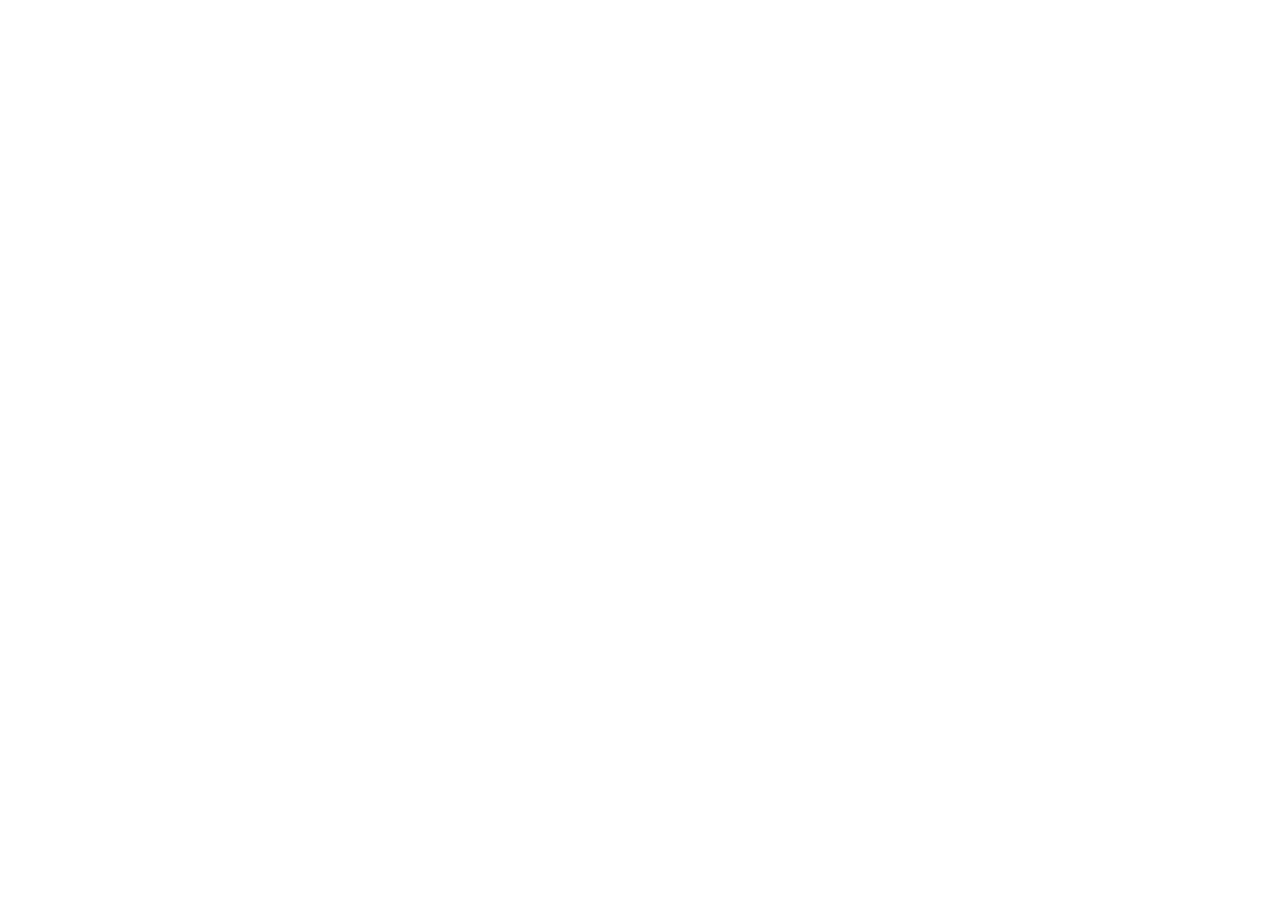
==== admin/index.html @ 7463c051 "Add files via upload" ====
<!doctype html>
<html lang="zh-CN">
  <head>
    <meta charset="UTF-8" />
    <meta name="viewport" content="width=device-width, initial-scale=1.0" />
    <title>Moonherb 后台</title>
    <script src="https://identity.netlify.com/v1/netlify-identity-widget.js"></script>
  </head>
  <body>
    <script src="https://unpkg.com/decap-cms@^3.0.0/dist/decap-cms.js"></script>
  </body>
</html>
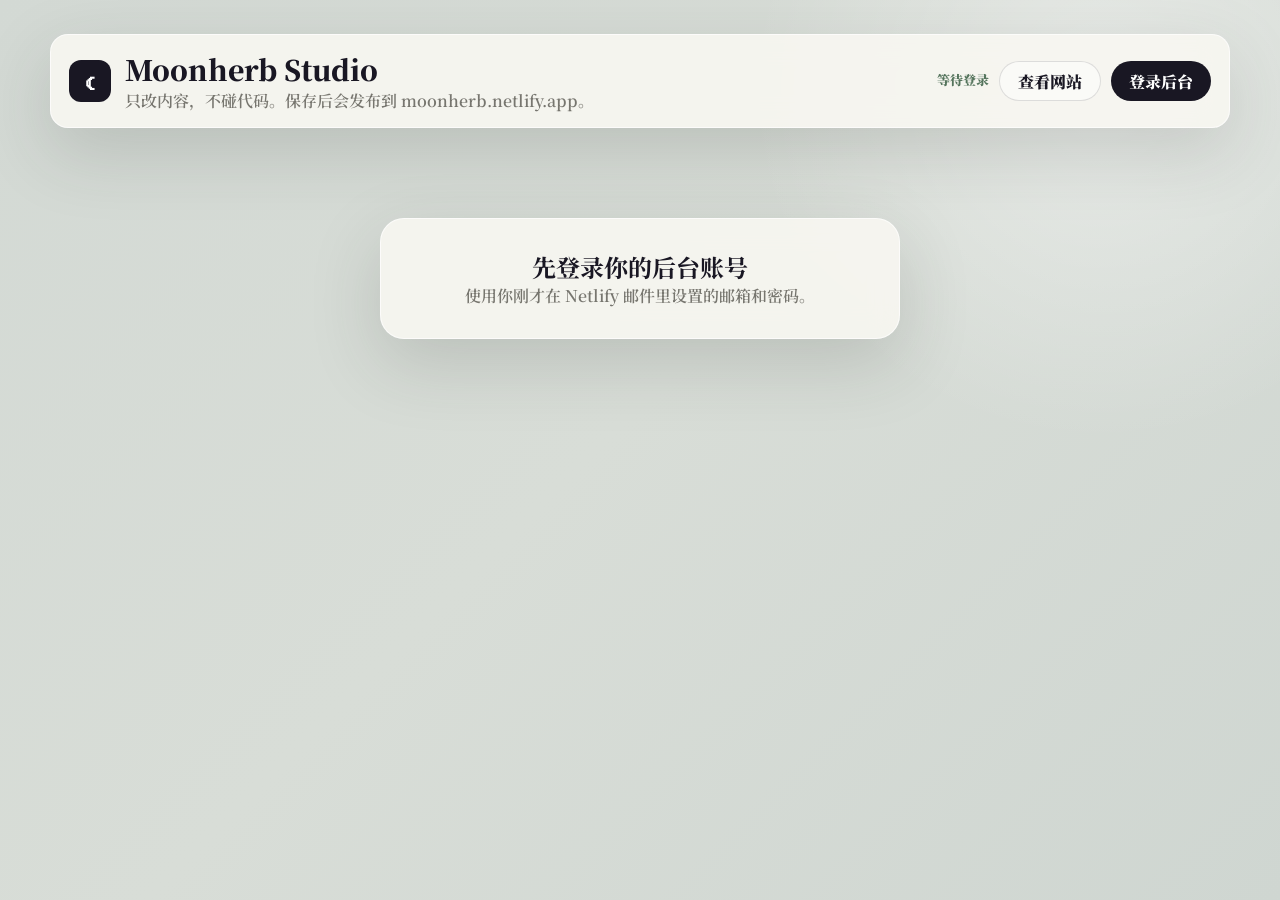
==== commit 784436e7: "Add files via upload" ====
--- a/admin/index.html
+++ b/admin/index.html
@@ -3,10 +3,636 @@
   <head>
     <meta charset="UTF-8" />
     <meta name="viewport" content="width=device-width, initial-scale=1.0" />
-    <title>Moonherb 后台</title>
+    <title>Moonherb Studio</title>
+    <link rel="preconnect" href="https://fonts.googleapis.com" />
+    <link rel="preconnect" href="https://fonts.gstatic.com" crossorigin />
+    <link
+      href="https://fonts.googleapis.com/css2?family=Noto+Serif+SC:wght@400;600;700;900&display=swap"
+      rel="stylesheet"
+    />
     <script src="https://identity.netlify.com/v1/netlify-identity-widget.js"></script>
+    <style>
+      :root {
+        --bg: #d8ddd7;
+        --panel: #f7f5ef;
+        --ink: #191723;
+        --muted: #77766f;
+        --line: rgba(25, 23, 35, 0.13);
+        --sage: #b9ddb3;
+        --sage-dark: #54745c;
+        --lavender: #a996e8;
+        --gold: #c9a75f;
+        --shadow: 0 24px 70px rgba(48, 54, 50, 0.17);
+        --font: "Noto Serif SC", "STKaiti", "KaiTi", "FangSong", serif;
+      }
+
+      * {
+        box-sizing: border-box;
+      }
+
+      body {
+        margin: 0;
+        min-height: 100vh;
+        background:
+          radial-gradient(circle at 86% 10%, rgba(255, 255, 255, 0.42), transparent 22rem),
+          linear-gradient(135deg, #d3d9d4 0%, var(--bg) 48%, #cfd6d1 100%);
+        color: var(--ink);
+        font-family: var(--font);
+        font-weight: 600;
+      }
+
+      button,
+      input,
+      textarea,
+      select {
+        font: inherit;
+      }
+
+      button {
+        cursor: pointer;
+      }
+
+      .shell {
+        width: min(1180px, calc(100% - 36px));
+        margin: 0 auto;
+        padding: 34px 0;
+      }
+
+      .topbar,
+      .panel,
+      .editor,
+      .list-card {
+        border: 1px solid rgba(255, 255, 255, 0.66);
+        background: rgba(248, 247, 241, 0.9);
+        box-shadow: var(--shadow);
+        backdrop-filter: blur(14px);
+      }
+
+      .topbar {
+        display: flex;
+        align-items: center;
+        justify-content: space-between;
+        gap: 18px;
+        min-height: 72px;
+        border-radius: 18px;
+        padding: 14px 18px;
+      }
+
+      .brand {
+        display: flex;
+        align-items: center;
+        gap: 14px;
+      }
+
+      .mark {
+        display: grid;
+        width: 42px;
+        height: 42px;
+        place-items: center;
+        border-radius: 12px;
+        background: var(--ink);
+        color: white;
+        font-size: 20px;
+      }
+
+      h1,
+      h2,
+      h3,
+      p {
+        margin: 0;
+      }
+
+      h1 {
+        font-size: 28px;
+        font-weight: 900;
+      }
+
+      .brand p,
+      .muted {
+        color: var(--muted);
+        line-height: 1.5;
+      }
+
+      .actions {
+        display: flex;
+        align-items: center;
+        gap: 10px;
+      }
+
+      .button {
+        min-height: 40px;
+        border: 0;
+        border-radius: 999px;
+        background: var(--ink);
+        color: white;
+        padding: 0 18px;
+        font-weight: 900;
+      }
+
+      .ghost {
+        border: 1px solid var(--line);
+        background: rgba(255, 255, 255, 0.48);
+        color: var(--ink);
+      }
+
+      .workspace {
+        display: grid;
+        grid-template-columns: 250px 1fr;
+        gap: 18px;
+        margin-top: 18px;
+      }
+
+      .panel,
+      .editor {
+        border-radius: 24px;
+        padding: 22px;
+      }
+
+      .tabs {
+        display: grid;
+        gap: 10px;
+      }
+
+      .tab {
+        display: flex;
+        align-items: center;
+        justify-content: space-between;
+        min-height: 54px;
+        border: 1px solid var(--line);
+        border-radius: 14px;
+        background: rgba(255, 255, 255, 0.42);
+        color: var(--ink);
+        padding: 0 14px;
+        text-align: left;
+        font-weight: 900;
+      }
+
+      .tab.active {
+        background: var(--ink);
+        color: white;
+      }
+
+      .editor-head {
+        display: flex;
+        align-items: flex-start;
+        justify-content: space-between;
+        gap: 18px;
+        margin-bottom: 18px;
+      }
+
+      .grid {
+        display: grid;
+        grid-template-columns: 1fr 1fr;
+        gap: 14px;
+      }
+
+      label {
+        display: grid;
+        gap: 8px;
+        color: #3e403c;
+        font-size: 13px;
+        font-weight: 900;
+      }
+
+      input,
+      textarea,
+      select {
+        width: 100%;
+        border: 1px solid var(--line);
+        border-radius: 13px;
+        background: rgba(255, 255, 255, 0.58);
+        color: var(--ink);
+        outline: 0;
+        padding: 12px 13px;
+      }
+
+      textarea {
+        min-height: 98px;
+        resize: vertical;
+      }
+
+      .form {
+        display: grid;
+        gap: 14px;
+        margin-bottom: 18px;
+      }
+
+      .list {
+        display: grid;
+        gap: 10px;
+      }
+
+      .list-card {
+        display: grid;
+        grid-template-columns: 1fr auto;
+        gap: 10px;
+        align-items: center;
+        border-radius: 16px;
+        padding: 14px;
+        box-shadow: none;
+      }
+
+      .list-card strong {
+        display: block;
+        margin-bottom: 4px;
+        font-size: 17px;
+      }
+
+      .list-card small {
+        color: var(--muted);
+      }
+
+      .delete {
+        min-height: 34px;
+        border: 1px solid rgba(180, 64, 64, 0.18);
+        border-radius: 999px;
+        background: rgba(255, 255, 255, 0.5);
+        color: #934747;
+        padding: 0 12px;
+        font-size: 12px;
+        font-weight: 900;
+      }
+
+      .status {
+        min-height: 22px;
+        color: var(--sage-dark);
+        font-size: 13px;
+        font-weight: 900;
+      }
+
+      .login-card {
+        max-width: 520px;
+        margin: 90px auto 0;
+        border-radius: 24px;
+        padding: 30px;
+        text-align: center;
+      }
+
+      .hidden {
+        display: none !important;
+      }
+
+      @media (max-width: 860px) {
+        .workspace {
+          grid-template-columns: 1fr;
+        }
+
+        .grid,
+        .topbar,
+        .editor-head {
+          grid-template-columns: 1fr;
+          display: grid;
+        }
+      }
+    </style>
   </head>
   <body>
-    <script src="https://unpkg.com/decap-cms@^3.0.0/dist/decap-cms.js"></script>
+    <main class="shell">
+      <section class="topbar">
+        <div class="brand">
+          <span class="mark">☾</span>
+          <div>
+            <h1>Moonherb Studio</h1>
+            <p>只改内容，不碰代码。保存后会发布到 moonherb.netlify.app。</p>
+          </div>
+        </div>
+        <div class="actions">
+          <span class="status" id="statusText">等待登录</span>
+          <button class="button ghost" id="viewSiteButton" type="button">查看网站</button>
+          <button class="button" id="loginButton" type="button">登录后台</button>
+        </div>
+      </section>
+
+      <section class="panel login-card" id="loginCard">
+        <h2>先登录你的后台账号</h2>
+        <p class="muted">使用你刚才在 Netlify 邮件里设置的邮箱和密码。</p>
+      </section>
+
+      <section class="workspace hidden" id="workspace">
+        <aside class="panel">
+          <div class="tabs">
+            <button class="tab active" type="button" data-section="herbs">草药档案 <span id="herbCount">0</span></button>
+            <button class="tab" type="button" data-section="rituals">仪式专区 <span id="ritualCount">0</span></button>
+            <button class="tab" type="button" data-section="recipes">配方手记 <span id="recipeCount">0</span></button>
+          </div>
+        </aside>
+
+        <section class="editor">
+          <div class="editor-head">
+            <div>
+              <h2 id="sectionTitle">草药档案</h2>
+              <p class="muted" id="sectionHint">新增或删除草药，保存后公开页会同步。</p>
+            </div>
+            <button class="button" id="saveButton" type="button">保存并发布</button>
+          </div>
+
+          <form class="form" id="entryForm">
+            <div id="formFields"></div>
+            <button class="button ghost" type="submit" id="addButton">新增</button>
+          </form>
+
+          <div class="list" id="entryList"></div>
+        </section>
+      </section>
+    </main>
+
+    <script>
+      const contentPath = "/.netlify/git/github/contents/data/content.json";
+      const defaults = { herbs: [], rituals: [], recipes: [], sources: [] };
+      const labels = {
+        herbs: { title: "草药档案", hint: "新增或删除草药，保存后公开页会同步。", add: "新增草药" },
+        rituals: { title: "仪式专区", hint: "新增仪式名称、时间、物品和步骤。", add: "新增仪式" },
+        recipes: { title: "配方手记", hint: "新增配方卡，公开页会进入配方手记。", add: "新增配方" },
+      };
+
+      let currentUser = null;
+      let currentSection = "herbs";
+      let fileSha = "";
+      let content = structuredClone(defaults);
+
+      const loginButton = document.querySelector("#loginButton");
+      const viewSiteButton = document.querySelector("#viewSiteButton");
+      const saveButton = document.querySelector("#saveButton");
+      const loginCard = document.querySelector("#loginCard");
+      const workspace = document.querySelector("#workspace");
+      const statusText = document.querySelector("#statusText");
+      const tabs = document.querySelectorAll("[data-section]");
+      const sectionTitle = document.querySelector("#sectionTitle");
+      const sectionHint = document.querySelector("#sectionHint");
+      const addButton = document.querySelector("#addButton");
+      const entryForm = document.querySelector("#entryForm");
+      const formFields = document.querySelector("#formFields");
+      const entryList = document.querySelector("#entryList");
+
+      function setStatus(message) {
+        statusText.textContent = message;
+      }
+
+      function encodeBase64(value) {
+        return btoa(unescape(encodeURIComponent(value)));
+      }
+
+      function decodeBase64(value) {
+        return decodeURIComponent(escape(atob(value.replace(/\n/g, ""))));
+      }
+
+      async function getToken() {
+        if (!currentUser) throw new Error("请先登录。");
+        return currentUser.jwt();
+      }
+
+      async function requestGitGateway(path, options = {}) {
+        const token = await getToken();
+        return fetch(path, {
+          ...options,
+          headers: {
+            Authorization: `Bearer ${token}`,
+            "Content-Type": "application/json",
+            ...(options.headers || {}),
+          },
+        });
+      }
+
+      function normalizeContent(raw) {
+        return {
+          herbs: Array.isArray(raw.herbs) ? raw.herbs : [],
+          rituals: Array.isArray(raw.rituals) ? raw.rituals : [],
+          recipes: Array.isArray(raw.recipes) ? raw.recipes : [],
+          sources: Array.isArray(raw.sources) ? raw.sources : [],
+        };
+      }
+
+      async function loadContent() {
+        setStatus("正在读取内容...");
+        const response = await requestGitGateway(contentPath);
+        if (!response.ok) throw new Error("读取失败，请确认 Git Gateway 已开启。");
+        const file = await response.json();
+        fileSha = file.sha;
+        content = normalizeContent(JSON.parse(decodeBase64(file.content)));
+        render();
+        setStatus("内容已载入");
+      }
+
+      async function saveContent() {
+        setStatus("正在保存...");
+        const body = {
+          message: "Update moonherb content from studio",
+          content: encodeBase64(JSON.stringify(content, null, 2)),
+          sha: fileSha,
+          branch: "main",
+        };
+        const response = await requestGitGateway(contentPath, {
+          method: "PUT",
+          body: JSON.stringify(body),
+        });
+        if (!response.ok) throw new Error("保存失败，请稍后再试。");
+        const result = await response.json();
+        fileSha = result.content.sha;
+        setStatus("已保存，Netlify 正在自动发布");
+      }
+
+      function splitList(value) {
+        return value
+          .split(/[,\n、/，]/)
+          .map((item) => item.trim())
+          .filter(Boolean);
+      }
+
+      function renderForm() {
+        if (currentSection === "herbs") {
+          formFields.innerHTML = `
+            <div class="grid">
+              <label>名称<input name="title" placeholder="例如：月光薄荷" required /></label>
+              <label>关键词<input name="text" placeholder="清醒、降温、专注" required /></label>
+            </div>
+            <label>说明<textarea name="detail" placeholder="写下气味、适合场景或使用观察"></textarea></label>
+            <label>颜色<select name="color"><option value="custom">月绿色</option><option value="sage">鼠尾草绿</option><option value="violet">薰衣草紫</option><option value="gold">月桂金</option><option value="blue">艾草蓝</option></select></label>
+          `;
+        }
+
+        if (currentSection === "rituals") {
+          formFields.innerHTML = `
+            <div class="grid">
+              <label>名称<input name="title" placeholder="例如：清晨净场" required /></label>
+              <label>适合时间<input name="timing" placeholder="新月夜 / 睡前 / 周日" required /></label>
+            </div>
+            <label>目标<textarea name="intention" placeholder="这个仪式想帮你完成什么"></textarea></label>
+            <label>准备物品<input name="tools" placeholder="盐碗、薰衣草、笔记本" /></label>
+            <label>步骤<textarea name="steps" placeholder="每行写一步"></textarea></label>
+          `;
+        }
+
+        if (currentSection === "recipes") {
+          formFields.innerHTML = `
+            <div class="grid">
+              <label>名称<input name="title" placeholder="例如：清晨专注香囊" required /></label>
+              <label>用途<input name="use" placeholder="适合什么时候使用" required /></label>
+            </div>
+            <div class="grid">
+              <label>评分<input name="rating" value="5.00" /></label>
+              <label>调和度<input name="meter" value="90%" /></label>
+            </div>
+            <label>标签<input name="tags" placeholder="迷迭香、薄荷、月桂叶" /></label>
+            <label>说明<textarea name="detail" placeholder="写下配方说明"></textarea></label>
+            <label>步骤<textarea name="steps" placeholder="每行写一步"></textarea></label>
+          `;
+        }
+      }
+
+      function getEntrySummary(entry) {
+        if (currentSection === "herbs") return entry.text || entry.detail || "未填写关键词";
+        if (currentSection === "rituals") return `${entry.timing || "自选时间"} · ${entry.intention || "未填写目标"}`;
+        return `${entry.rating || "5.00"} · ${entry.use || "未填写用途"}`;
+      }
+
+      function renderList() {
+        const items = content[currentSection] || [];
+        entryList.innerHTML = items
+          .map(
+            (entry, index) => `
+              <article class="list-card">
+                <div>
+                  <strong>${entry.title || "未命名"}</strong>
+                  <small>${getEntrySummary(entry)}</small>
+                </div>
+                <button class="delete" type="button" data-delete="${index}">删除</button>
+              </article>
+            `,
+          )
+          .join("");
+      }
+
+      function renderCounts() {
+        document.querySelector("#herbCount").textContent = content.herbs.length;
+        document.querySelector("#ritualCount").textContent = content.rituals.length;
+        document.querySelector("#recipeCount").textContent = content.recipes.length;
+      }
+
+      function render() {
+        sectionTitle.textContent = labels[currentSection].title;
+        sectionHint.textContent = labels[currentSection].hint;
+        addButton.textContent = labels[currentSection].add;
+        tabs.forEach((tab) => tab.classList.toggle("active", tab.dataset.section === currentSection));
+        renderForm();
+        renderList();
+        renderCounts();
+      }
+
+      function createEntry(formData) {
+        if (currentSection === "herbs") {
+          return {
+            title: formData.get("title").trim(),
+            text: formData.get("text").trim(),
+            detail: formData.get("detail").trim(),
+            color: formData.get("color") || "custom",
+            sources: [],
+          };
+        }
+
+        if (currentSection === "rituals") {
+          return {
+            title: formData.get("title").trim(),
+            timing: formData.get("timing").trim(),
+            intention: formData.get("intention").trim(),
+            tools: splitList(formData.get("tools") || ""),
+            steps: splitList(formData.get("steps") || ""),
+            sources: [],
+          };
+        }
+
+        return {
+          title: formData.get("title").trim(),
+          rating: formData.get("rating").trim() || "5.00",
+          use: formData.get("use").trim(),
+          meter: formData.get("meter").trim() || "90%",
+          tags: splitList(formData.get("tags") || ""),
+          detail: formData.get("detail").trim(),
+          steps: splitList(formData.get("steps") || ""),
+          imageUrl: "./assets/hero-herbs.png",
+          sources: [],
+        };
+      }
+
+      loginButton.addEventListener("click", () => {
+        if (currentUser) {
+          netlifyIdentity.logout();
+          return;
+        }
+        netlifyIdentity.open("login");
+      });
+
+      viewSiteButton.addEventListener("click", () => {
+        location.href = "/";
+      });
+
+      saveButton.addEventListener("click", async () => {
+        try {
+          await saveContent();
+        } catch (error) {
+          setStatus(error.message);
+        }
+      });
+
+      tabs.forEach((tab) => {
+        tab.addEventListener("click", () => {
+          currentSection = tab.dataset.section;
+          render();
+        });
+      });
+
+      entryForm.addEventListener("submit", (event) => {
+        event.preventDefault();
+        const entry = createEntry(new FormData(entryForm));
+        content[currentSection].unshift(entry);
+        entryForm.reset();
+        render();
+        setStatus("已添加，记得点保存并发布");
+      });
+
+      entryList.addEventListener("click", (event) => {
+        const button = event.target.closest("[data-delete]");
+        if (!button) return;
+        content[currentSection].splice(Number(button.dataset.delete), 1);
+        render();
+        setStatus("已删除，记得点保存并发布");
+      });
+
+      netlifyIdentity.on("init", async (user) => {
+        currentUser = user;
+        if (!currentUser) return;
+        loginButton.textContent = "退出";
+        loginCard.classList.add("hidden");
+        workspace.classList.remove("hidden");
+        try {
+          await loadContent();
+        } catch (error) {
+          setStatus(error.message);
+        }
+      });
+
+      netlifyIdentity.on("login", async (user) => {
+        currentUser = user;
+        netlifyIdentity.close();
+        loginButton.textContent = "退出";
+        loginCard.classList.add("hidden");
+        workspace.classList.remove("hidden");
+        try {
+          await loadContent();
+        } catch (error) {
+          setStatus(error.message);
+        }
+      });
+
+      netlifyIdentity.on("logout", () => {
+        currentUser = null;
+        loginButton.textContent = "登录后台";
+        workspace.classList.add("hidden");
+        loginCard.classList.remove("hidden");
+        setStatus("已退出");
+      });
+
+      netlifyIdentity.init();
+      render();
+    </script>
   </body>
 </html>
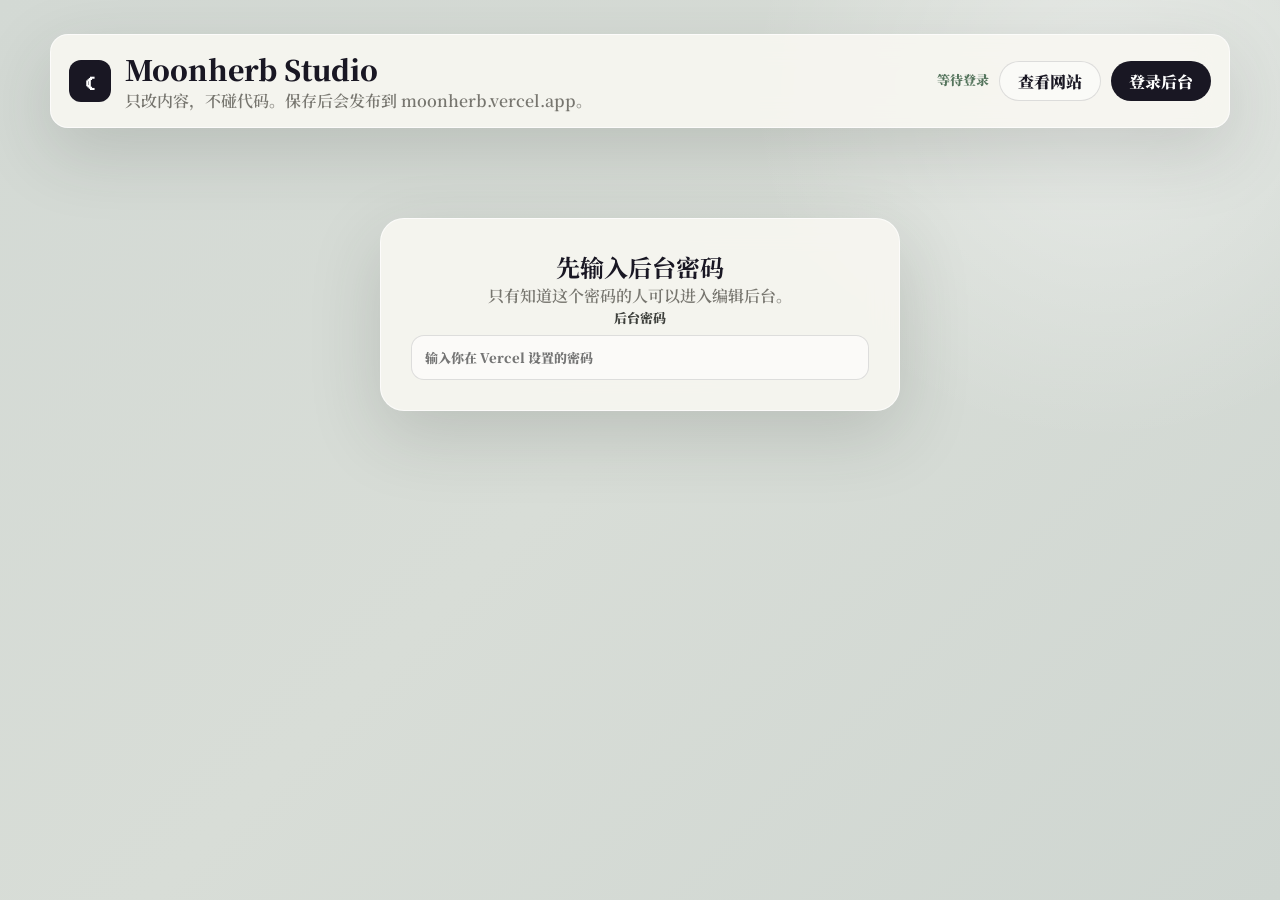
==== commit 19f836da: "Add files via upload" ====
--- a/admin/index.html
+++ b/admin/index.html
@@ -10,7 +10,6 @@
       href="https://fonts.googleapis.com/css2?family=Noto+Serif+SC:wght@400;600;700;900&display=swap"
       rel="stylesheet"
     />
-    <script src="https://identity.netlify.com/v1/netlify-identity-widget.js"></script>
     <style>
       :root {
         --bg: #d8ddd7;
@@ -253,6 +252,44 @@
         font-weight: 900;
       }
 
+      .row-actions {
+        display: flex;
+        gap: 8px;
+      }
+
+      .edit {
+        min-height: 34px;
+        border: 1px solid rgba(84, 116, 92, 0.22);
+        border-radius: 999px;
+        background: rgba(255, 255, 255, 0.5);
+        color: var(--sage-dark);
+        padding: 0 12px;
+        font-size: 12px;
+        font-weight: 900;
+      }
+
+      .form-actions {
+        display: flex;
+        gap: 10px;
+        flex-wrap: wrap;
+      }
+
+      .image-field {
+        border: 1px dashed rgba(84, 116, 92, 0.35);
+        border-radius: 16px;
+        padding: 14px;
+        background: rgba(255, 255, 255, 0.34);
+      }
+
+      .image-preview {
+        width: 120px;
+        height: 120px;
+        border-radius: 16px;
+        background: rgba(25, 23, 35, 0.06);
+        object-fit: cover;
+        aspect-ratio: 1 / 1;
+      }
+
       .status {
         min-height: 22px;
         color: var(--sage-dark);
@@ -293,7 +330,7 @@
           <span class="mark">☾</span>
           <div>
             <h1>Moonherb Studio</h1>
-            <p>只改内容，不碰代码。保存后会发布到 moonherb.netlify.app。</p>
+            <p>只改内容，不碰代码。保存后会发布到 moonherb.vercel.app。</p>
           </div>
         </div>
         <div class="actions">
@@ -304,8 +341,12 @@
       </section>
 
       <section class="panel login-card" id="loginCard">
-        <h2>先登录你的后台账号</h2>
-        <p class="muted">使用你刚才在 Netlify 邮件里设置的邮箱和密码。</p>
+        <h2>先输入后台密码</h2>
+        <p class="muted">只有知道这个密码的人可以进入编辑后台。</p>
+        <label>
+          后台密码
+          <input id="adminPasswordInput" type="password" placeholder="输入你在 Vercel 设置的密码" />
+        </label>
       </section>
 
       <section class="workspace hidden" id="workspace">
@@ -328,7 +369,10 @@
 
           <form class="form" id="entryForm">
             <div id="formFields"></div>
-            <button class="button ghost" type="submit" id="addButton">新增</button>
+            <div class="form-actions">
+              <button class="button ghost" type="submit" id="addButton">新增</button>
+              <button class="button ghost hidden" type="button" id="cancelEditButton">取消编辑</button>
+            </div>
           </form>
 
           <div class="list" id="entryList"></div>
@@ -337,20 +381,22 @@
     </main>
 
     <script>
-      const contentPath = "/.netlify/git/github/contents/data/content.json";
+      const contentPath = "/api/content";
       const defaults = { herbs: [], rituals: [], recipes: [], sources: [] };
       const labels = {
-        herbs: { title: "草药档案", hint: "新增或删除草药，保存后公开页会同步。", add: "新增草药" },
-        rituals: { title: "仪式专区", hint: "新增仪式名称、时间、物品和步骤。", add: "新增仪式" },
-        recipes: { title: "配方手记", hint: "新增配方卡，公开页会进入配方手记。", add: "新增配方" },
+        herbs: { title: "草药档案", hint: "新增、编辑或删除草药，保存后公开页会同步。", add: "新增草药" },
+        rituals: { title: "仪式专区", hint: "新增、编辑仪式名称、时间、物品和步骤。", add: "新增仪式" },
+        recipes: { title: "配方手记", hint: "新增或编辑配方卡，公开页会进入配方手记。", add: "新增配方" },
       };
 
-      let currentUser = null;
+      let adminPassword = sessionStorage.getItem("moonherbAdminPassword") || "";
       let currentSection = "herbs";
-      let fileSha = "";
       let content = structuredClone(defaults);
+      let editingIndex = -1;
+      let currentImageData = "";
 
       const loginButton = document.querySelector("#loginButton");
+      const adminPasswordInput = document.querySelector("#adminPasswordInput");
       const viewSiteButton = document.querySelector("#viewSiteButton");
       const saveButton = document.querySelector("#saveButton");
       const loginCard = document.querySelector("#loginCard");
@@ -360,6 +406,7 @@
       const sectionTitle = document.querySelector("#sectionTitle");
       const sectionHint = document.querySelector("#sectionHint");
       const addButton = document.querySelector("#addButton");
+      const cancelEditButton = document.querySelector("#cancelEditButton");
       const entryForm = document.querySelector("#entryForm");
       const formFields = document.querySelector("#formFields");
       const entryList = document.querySelector("#entryList");
@@ -368,26 +415,13 @@
         statusText.textContent = message;
       }
 
-      function encodeBase64(value) {
-        return btoa(unescape(encodeURIComponent(value)));
-      }
-
-      function decodeBase64(value) {
-        return decodeURIComponent(escape(atob(value.replace(/\n/g, ""))));
-      }
-
-      async function getToken() {
-        if (!currentUser) throw new Error("请先登录。");
-        return currentUser.jwt();
-      }
-
-      async function requestGitGateway(path, options = {}) {
-        const token = await getToken();
-        return fetch(path, {
+      async function requestContentApi(options = {}) {
+        if (!adminPassword) throw new Error("请先输入后台密码。");
+        return fetch(contentPath, {
           ...options,
           headers: {
-            Authorization: `Bearer ${token}`,
             "Content-Type": "application/json",
+            "x-admin-password": adminPassword,
             ...(options.headers || {}),
           },
         });
@@ -404,31 +438,28 @@
 
       async function loadContent() {
         setStatus("正在读取内容...");
-        const response = await requestGitGateway(contentPath);
-        if (!response.ok) throw new Error("读取失败，请确认 Git Gateway 已开启。");
-        const file = await response.json();
-        fileSha = file.sha;
-        content = normalizeContent(JSON.parse(decodeBase64(file.content)));
+        const response = await requestContentApi();
+        if (!response.ok) {
+          const result = await response.json().catch(() => ({}));
+          throw new Error(result.error || "读取失败，请确认后台密码和 Vercel 环境变量。");
+        }
+        const result = await response.json();
+        content = normalizeContent(result.content || {});
         render();
         setStatus("内容已载入");
       }
 
       async function saveContent() {
         setStatus("正在保存...");
-        const body = {
-          message: "Update moonherb content from studio",
-          content: encodeBase64(JSON.stringify(content, null, 2)),
-          sha: fileSha,
-          branch: "main",
-        };
-        const response = await requestGitGateway(contentPath, {
+        const response = await requestContentApi({
           method: "PUT",
-          body: JSON.stringify(body),
+          body: JSON.stringify({ content }),
         });
-        if (!response.ok) throw new Error("保存失败，请稍后再试。");
-        const result = await response.json();
-        fileSha = result.content.sha;
-        setStatus("已保存，Netlify 正在自动发布");
+        if (!response.ok) {
+          const result = await response.json().catch(() => ({}));
+          throw new Error(result.error || "保存失败，请稍后再试。");
+        }
+        setStatus("已保存，Vercel 正在自动发布");
       }
 
       function splitList(value) {
@@ -438,15 +469,67 @@
           .filter(Boolean);
       }
 
+      function readSquareImage(file) {
+        if (!file) return Promise.resolve("");
+        return new Promise((resolve, reject) => {
+          const reader = new FileReader();
+          reader.onerror = reject;
+          reader.onload = () => {
+            const image = new Image();
+            image.onerror = reject;
+            image.onload = () => {
+              const size = Math.min(image.width, image.height);
+              const canvas = document.createElement("canvas");
+              const outputSize = 900;
+              canvas.width = outputSize;
+              canvas.height = outputSize;
+              const context = canvas.getContext("2d");
+              context.drawImage(
+                image,
+                (image.width - size) / 2,
+                (image.height - size) / 2,
+                size,
+                size,
+                0,
+                0,
+                outputSize,
+                outputSize,
+              );
+              resolve(canvas.toDataURL("image/jpeg", 0.82));
+            };
+            image.src = reader.result;
+          };
+          reader.readAsDataURL(file);
+        });
+      }
+
+      function renderImageField() {
+        return `
+          <label class="image-field">
+            图片（可选，自动裁成 1:1 方图）
+            <input name="imageFile" type="file" accept="image/*" />
+            <input name="imageUrl" type="hidden" value="${currentImageData || ""}" />
+            ${currentImageData ? `<img class="image-preview" src="${currentImageData}" alt="当前图片预览" />` : ""}
+          </label>
+        `;
+      }
+
       function renderForm() {
         if (currentSection === "herbs") {
           formFields.innerHTML = `
             <div class="grid">
               <label>名称<input name="title" placeholder="例如：月光薄荷" required /></label>
-              <label>关键词<input name="text" placeholder="清醒、降温、专注" required /></label>
+              <label>阴阳属性<input name="yinYang" placeholder="例如：阳性 / 阴性 / 中性" /></label>
             </div>
-            <label>说明<textarea name="detail" placeholder="写下气味、适合场景或使用观察"></textarea></label>
-            <label>颜色<select name="color"><option value="custom">月绿色</option><option value="sage">鼠尾草绿</option><option value="violet">薰衣草紫</option><option value="gold">月桂金</option><option value="blue">艾草蓝</option></select></label>
+            <div class="grid">
+              <label>行星属性<input name="planet" placeholder="例如：太阳、月亮、水星" /></label>
+              <label>元素属性<input name="element" placeholder="例如：火、水、风、土" /></label>
+            </div>
+            <label>神祗属性<input name="deity" placeholder="例如：阿波罗、赫卡忒、阿佛洛狄忒" /></label>
+            <label>关键词<input name="keywords" placeholder="清场、保护、专注、疗愈" required /></label>
+            <label>仪式用途<textarea name="ritualUse" placeholder="适合放进哪些仪式、什么时候使用"></textarea></label>
+            <label>魔法用途<textarea name="magicUse" placeholder="写下对应的魔法用途、象征含义或搭配方向"></textarea></label>
+            ${renderImageField()}
           `;
         }
 
@@ -459,6 +542,7 @@
             <label>目标<textarea name="intention" placeholder="这个仪式想帮你完成什么"></textarea></label>
             <label>准备物品<input name="tools" placeholder="盐碗、薰衣草、笔记本" /></label>
             <label>步骤<textarea name="steps" placeholder="每行写一步"></textarea></label>
+            ${renderImageField()}
           `;
         }
 
@@ -475,12 +559,61 @@
             <label>标签<input name="tags" placeholder="迷迭香、薄荷、月桂叶" /></label>
             <label>说明<textarea name="detail" placeholder="写下配方说明"></textarea></label>
             <label>步骤<textarea name="steps" placeholder="每行写一步"></textarea></label>
+            ${renderImageField()}
           `;
         }
       }
 
+      function setField(name, value) {
+        const field = entryForm.elements[name];
+        if (field) field.value = Array.isArray(value) ? value.join("、") : value || "";
+      }
+
+      function fillForm(entry) {
+        if (!entry) return;
+        currentImageData = entry.imageUrl || "";
+        renderForm();
+        setField("title", entry.title);
+        setField("imageUrl", entry.imageUrl);
+
+        if (currentSection === "herbs") {
+          setField("yinYang", entry.yinYang);
+          setField("planet", entry.planet);
+          setField("element", entry.element);
+          setField("deity", entry.deity);
+          setField("keywords", entry.keywords || entry.text);
+          setField("ritualUse", entry.ritualUse);
+          setField("magicUse", entry.magicUse || entry.detail);
+        }
+
+        if (currentSection === "rituals") {
+          setField("timing", entry.timing);
+          setField("intention", entry.intention);
+          setField("tools", entry.tools);
+          setField("steps", entry.steps);
+        }
+
+        if (currentSection === "recipes") {
+          setField("rating", entry.rating || "5.00");
+          setField("use", entry.use);
+          setField("meter", entry.meter || "90%");
+          setField("tags", entry.tags);
+          setField("detail", entry.detail);
+          setField("steps", entry.steps);
+        }
+      }
+
+      function resetEditingState() {
+        editingIndex = -1;
+        currentImageData = "";
+        entryForm.reset();
+        cancelEditButton.classList.add("hidden");
+        addButton.textContent = labels[currentSection].add;
+        renderForm();
+      }
+
       function getEntrySummary(entry) {
-        if (currentSection === "herbs") return entry.text || entry.detail || "未填写关键词";
+        if (currentSection === "herbs") return entry.keywords || entry.text || entry.magicUse || entry.detail || "未填写关键词";
         if (currentSection === "rituals") return `${entry.timing || "自选时间"} · ${entry.intention || "未填写目标"}`;
         return `${entry.rating || "5.00"} · ${entry.use || "未填写用途"}`;
       }
@@ -495,7 +628,10 @@
                   <strong>${entry.title || "未命名"}</strong>
                   <small>${getEntrySummary(entry)}</small>
                 </div>
-                <button class="delete" type="button" data-delete="${index}">删除</button>
+                <div class="row-actions">
+                  <button class="edit" type="button" data-edit="${index}">编辑</button>
+                  <button class="delete" type="button" data-delete="${index}">删除</button>
+                </div>
               </article>
             `,
           )
@@ -511,20 +647,32 @@
       function render() {
         sectionTitle.textContent = labels[currentSection].title;
         sectionHint.textContent = labels[currentSection].hint;
-        addButton.textContent = labels[currentSection].add;
+        addButton.textContent = editingIndex >= 0 ? "保存这条修改" : labels[currentSection].add;
+        cancelEditButton.classList.toggle("hidden", editingIndex < 0);
         tabs.forEach((tab) => tab.classList.toggle("active", tab.dataset.section === currentSection));
         renderForm();
         renderList();
         renderCounts();
       }
 
-      function createEntry(formData) {
+      async function createEntry(formData) {
+        const imageFile = formData.get("imageFile");
+        const imageUrl = imageFile && imageFile.size ? await readSquareImage(imageFile) : formData.get("imageUrl") || "";
+
         if (currentSection === "herbs") {
           return {
             title: formData.get("title").trim(),
-            text: formData.get("text").trim(),
-            detail: formData.get("detail").trim(),
-            color: formData.get("color") || "custom",
+            yinYang: formData.get("yinYang").trim(),
+            planet: formData.get("planet").trim(),
+            element: formData.get("element").trim(),
+            deity: formData.get("deity").trim(),
+            keywords: formData.get("keywords").trim(),
+            ritualUse: formData.get("ritualUse").trim(),
+            magicUse: formData.get("magicUse").trim(),
+            text: formData.get("keywords").trim(),
+            detail: formData.get("magicUse").trim() || formData.get("ritualUse").trim(),
+            color: "custom",
+            imageUrl,
             sources: [],
           };
         }
@@ -536,6 +684,7 @@
             intention: formData.get("intention").trim(),
             tools: splitList(formData.get("tools") || ""),
             steps: splitList(formData.get("steps") || ""),
+            imageUrl,
             sources: [],
           };
         }
@@ -548,17 +697,42 @@
           tags: splitList(formData.get("tags") || ""),
           detail: formData.get("detail").trim(),
           steps: splitList(formData.get("steps") || ""),
-          imageUrl: "./assets/hero-herbs.png",
+          imageUrl: imageUrl || "./assets/hero-herbs.png",
           sources: [],
         };
       }
 
-      loginButton.addEventListener("click", () => {
-        if (currentUser) {
-          netlifyIdentity.logout();
+      async function enterWorkspace() {
+        loginButton.textContent = "退出";
+        loginCard.classList.add("hidden");
+        workspace.classList.remove("hidden");
+        await loadContent();
+      }
+
+      loginButton.addEventListener("click", async () => {
+        if (adminPassword) {
+          adminPassword = "";
+          sessionStorage.removeItem("moonherbAdminPassword");
+          loginButton.textContent = "登录后台";
+          workspace.classList.add("hidden");
+          loginCard.classList.remove("hidden");
+          setStatus("已退出");
           return;
         }
-        netlifyIdentity.open("login");
+
+        adminPassword = adminPasswordInput.value.trim();
+        if (!adminPassword) {
+          setStatus("请输入后台密码");
+          return;
+        }
+        sessionStorage.setItem("moonherbAdminPassword", adminPassword);
+        try {
+          await enterWorkspace();
+        } catch (error) {
+          adminPassword = "";
+          sessionStorage.removeItem("moonherbAdminPassword");
+          setStatus(error.message);
+        }
       });
 
       viewSiteButton.addEventListener("click", () => {
@@ -576,62 +750,66 @@
       tabs.forEach((tab) => {
         tab.addEventListener("click", () => {
           currentSection = tab.dataset.section;
+          editingIndex = -1;
+          currentImageData = "";
           render();
         });
       });
 
-      entryForm.addEventListener("submit", (event) => {
+      entryForm.addEventListener("submit", async (event) => {
         event.preventDefault();
-        const entry = createEntry(new FormData(entryForm));
-        content[currentSection].unshift(entry);
+        const entry = await createEntry(new FormData(entryForm));
+        if (editingIndex >= 0) {
+          content[currentSection][editingIndex] = entry;
+          setStatus("已更新，记得点保存并发布");
+        } else {
+          content[currentSection].unshift(entry);
+          setStatus("已添加，记得点保存并发布");
+        }
+        editingIndex = -1;
+        currentImageData = "";
         entryForm.reset();
         render();
-        setStatus("已添加，记得点保存并发布");
       });
 
       entryList.addEventListener("click", (event) => {
+        const editButton = event.target.closest("[data-edit]");
+        if (editButton) {
+          editingIndex = Number(editButton.dataset.edit);
+          fillForm(content[currentSection][editingIndex]);
+          addButton.textContent = "保存这条修改";
+          cancelEditButton.classList.remove("hidden");
+          entryForm.scrollIntoView({ behavior: "smooth", block: "start" });
+          setStatus("正在编辑，改完点保存这条修改");
+          return;
+        }
+
         const button = event.target.closest("[data-delete]");
         if (!button) return;
         content[currentSection].splice(Number(button.dataset.delete), 1);
+        editingIndex = -1;
+        currentImageData = "";
         render();
         setStatus("已删除，记得点保存并发布");
       });
 
-      netlifyIdentity.on("init", async (user) => {
-        currentUser = user;
-        if (!currentUser) return;
-        loginButton.textContent = "退出";
-        loginCard.classList.add("hidden");
-        workspace.classList.remove("hidden");
-        try {
-          await loadContent();
-        } catch (error) {
+      cancelEditButton.addEventListener("click", () => {
+        resetEditingState();
+        renderList();
+        setStatus("已取消编辑");
+      });
+
+      if (adminPassword) {
+        enterWorkspace().catch((error) => {
+          adminPassword = "";
+          sessionStorage.removeItem("moonherbAdminPassword");
+          loginButton.textContent = "登录后台";
+          workspace.classList.add("hidden");
+          loginCard.classList.remove("hidden");
           setStatus(error.message);
-        }
-      });
-
-      netlifyIdentity.on("login", async (user) => {
-        currentUser = user;
-        netlifyIdentity.close();
-        loginButton.textContent = "退出";
-        loginCard.classList.add("hidden");
-        workspace.classList.remove("hidden");
-        try {
-          await loadContent();
-        } catch (error) {
-          setStatus(error.message);
-        }
-      });
-
-      netlifyIdentity.on("logout", () => {
-        currentUser = null;
-        loginButton.textContent = "登录后台";
-        workspace.classList.add("hidden");
-        loginCard.classList.remove("hidden");
-        setStatus("已退出");
-      });
-
-      netlifyIdentity.init();
+        });
+      }
+
       render();
     </script>
   </body>
